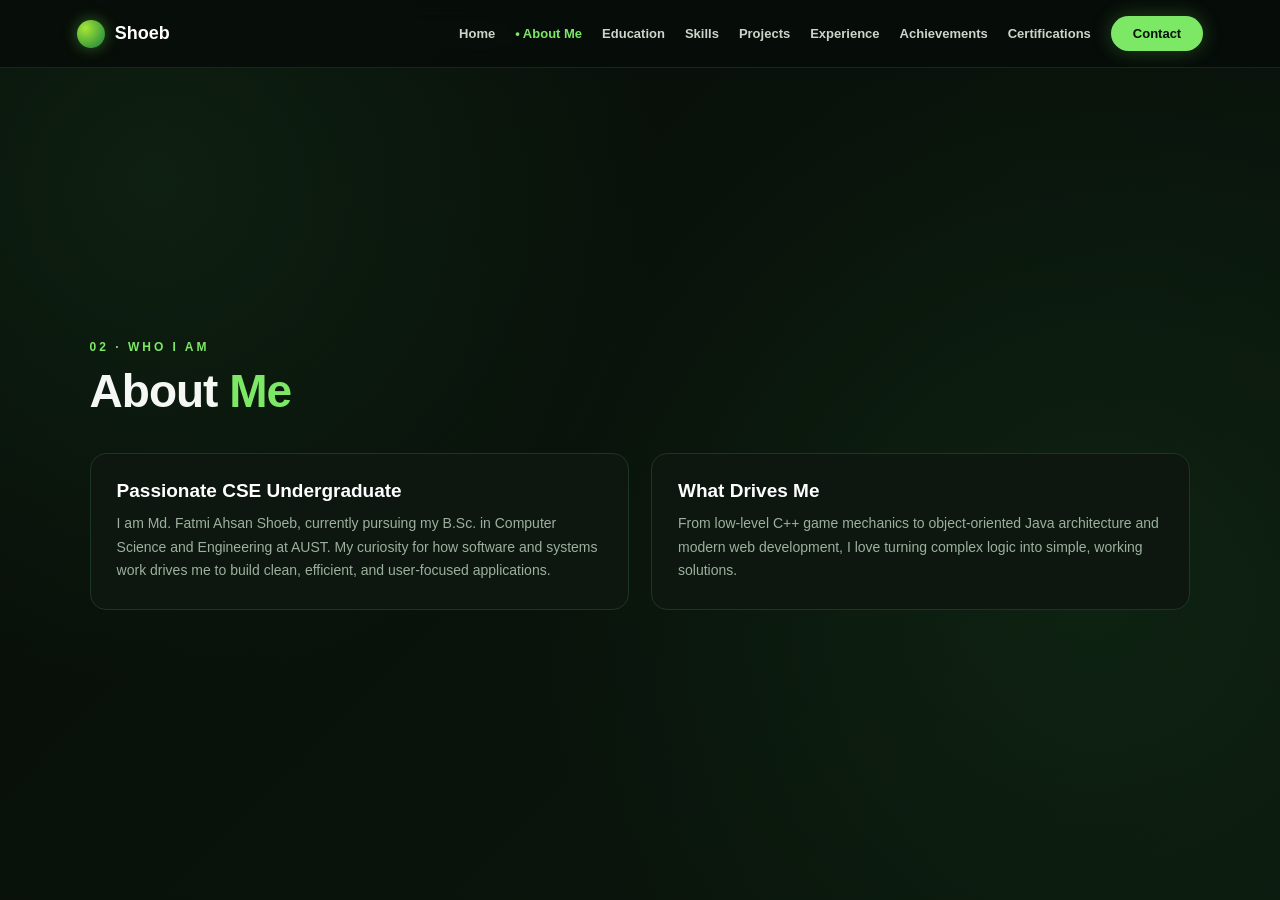
==== about.html @ 2ab81117 "Add files via upload" ====
<!DOCTYPE html>
<html lang="en">
<head>
<meta charset="UTF-8">
<meta name="viewport" content="width=device-width, initial-scale=1.0">
<title>About Me | Shoeb</title>
<link rel="stylesheet" href="style.css">
</head>
<body>
<nav>
 <a href="index.html" class="logo"><span class="logo-dot"></span> Shoeb</a>
 <div class="nav-links">
  <a href="index.html">Home</a>
  <a href="about.html" class="active">About Me</a>
  <a href="education.html">Education</a>
  <a href="skills.html">Skills</a>
  <a href="projects.html">Projects</a>
  <a href="experience.html">Experience</a>
  <a href="achievements.html">Achievements</a>
  <a href="certifications.html">Certifications</a>
  <a href="contact.html" class="nav-contact">Contact</a>
 </div>
</nav>

<section class="page-section">
 <div class="sec-tag">02 · WHO I AM</div>
 <h2 class="sec-title">About <span>Me</span></h2>
 <div class="grid">
  <div class="box">
   <h3>Passionate CSE Undergraduate</h3>
   <p>I am Md. Fatmi Ahsan Shoeb, currently pursuing my B.Sc. in Computer Science and Engineering at AUST. My curiosity for how software and systems work drives me to build clean, efficient, and user-focused applications.</p>
  </div>
  <div class="box">
   <h3>What Drives Me</h3>
   <p>From low-level C++ game mechanics to object-oriented Java architecture and modern web development, I love turning complex logic into simple, working solutions.</p>
  </div>
 </div>
</section>
</body>
</html>
---- style.css ----
*{box-sizing:border-box}
body{
 margin:0;
 background:#070d08;
 color:#f4f7f4;
 font-family:Arial,sans-serif;
 overflow-x:hidden;
}

/* Navbar */
nav{
 position:fixed;
 top:0;
 left:0;
 width:100%;
 z-index:1000;
 padding:16px 6%;
 display:flex;
 align-items:center;
 justify-content:space-between;
 background:rgba(7,13,8,0.9);
 backdrop-filter:blur(12px);
 border-bottom:1px solid #162919;
}
.logo{
 display:flex;
 align-items:center;
 gap:10px;
 font-weight:bold;
 font-size:18px;
 color:#fff;
 text-decoration:none;
}
.logo-dot{
 width:28px;
 height:28px;
 border-radius:50%;
 background:radial-gradient(circle at 30% 30%,#a3e635,#15803d);
 box-shadow:0 0 15px #6ee75566;
}
.nav-links{
 display:flex;
 align-items:center;
 gap:20px;
 flex-wrap:wrap;
}
.nav-links a{
 color:#cbd5cb;
 text-decoration:none;
 font-size:13px;
 font-weight:bold;
 transition:.3s;
}
.nav-links a:hover, .nav-links a.active{
 color:#7ce865;
}
.nav-links a.active::before{
 content:"• ";
 color:#7ce865;
}
.nav-contact{
 background:#7ce865 !important;
 color:#061208 !important;
 padding:10px 22px;
 border-radius:30px;
 font-weight:bold;
 box-shadow:0 0 20px #7ce86544;
}
.nav-contact:hover{
 background:#95f580 !important;
 transform:translateY(-2px);
}

/* Common Page Layout */
.page-section{
 min-height:100vh;
 padding:120px 7% 70px;
 display:flex;
 flex-direction:column;
 justify-content:center;
 background:
 radial-gradient(circle at 12% 20%,#1b432255 0%,transparent 38%),
 radial-gradient(circle at 85% 65%,#14381b66 0%,transparent 45%),
 linear-gradient(135deg,#070d08,#0b170d);
}
.sec-tag{
 color:#7ce865;
 letter-spacing:3px;
 font-size:12px;
 font-weight:bold;
 text-transform:uppercase;
 margin-bottom:10px;
}
.sec-title{
 font-size:clamp(32px,4vw,46px);
 margin:0 0 35px;
 letter-spacing:-1px;
}
.sec-title span{color:#7ce865}

/* Home Hero Layout */
.hero-layout{
 flex-direction:row !important;
 align-items:center;
 justify-content:space-between;
 gap:35px;
}
.left{max-width:600px}
.tag{
 color:#7ce865;
 letter-spacing:3px;
 font-size:12px;
 font-weight:bold;
 margin-bottom:25px;
}
h1{
 font-size:clamp(48px,7vw,82px);
 line-height:1;
 letter-spacing:-4px;
 margin:0 0 22px;
}
.name{
 background:linear-gradient(90deg,#ffffff,#a3e635,#65a30d);
 -webkit-background-clip:text;
 color:transparent;
}
.role{font-size:24px;color:#d4e2d5}
.role span{color:#7ce865;font-weight:bold}
.desc{color:#9cb09e;font-size:16px;line-height:1.9;max-width:530px}
.buttons{display:flex;gap:14px;flex-wrap:wrap;margin-top:30px}
.btn{
 padding:15px 25px;
 border-radius:30px;
 text-decoration:none;
 font-weight:bold;
 font-size:14px;
 transition:.3s;
 display:inline-block;
}
.primary{color:#061208;background:#7ce865;box-shadow:0 0 25px #7ce86544}
.secondary{color:#f4f7f4;border:1px solid #2f5e36;background:rgba(124,232,101,0.06)}
.btn:hover{transform:translateY(-4px);box-shadow:0 0 25px #7ce86566}
.details{margin-top:38px;color:#7c917e;font-size:13px}

/* Right Orbit Card */
.right{
 width:340px;
 height:340px;
 flex-shrink:0;
 display:flex;
 align-items:center;
 justify-content:center;
 position:relative;
}
.orbit{
 position:absolute;
 width:320px;
 height:320px;
 border:1px solid #7ce86544;
 border-radius:50%;
 animation:spin 15s linear infinite;
}
.orbit:before{content:"";position:absolute;inset:35px;border:1px solid #a3e63533;border-radius:50%}
.orbit:after{
 content:"";
 position:absolute;
 width:12px;
 height:12px;
 background:#7ce865;
 border-radius:50%;
 top:30px;
 left:60px;
 box-shadow:0 0 20px #7ce865;
}
.card{
 z-index:2;
 width:270px;
 padding:35px 20px;
 text-align:center;
 border:1px solid #234228;
 border-radius:20px;
 background:linear-gradient(145deg,#101f13,#09120b);
 box-shadow:0 20px 60px #000a;
 animation:float 4s ease-in-out infinite;
}
.avatar{
 width:100px;
 height:100px;
 margin:auto auto 20px;
 border-radius:50%;
 display:grid;
 place-items:center;
 font-size:35px;
 font-weight:bold;
 color:#061208;
 background:linear-gradient(135deg,#bef264,#4ade80);
 box-shadow:0 0 30px #7ce86555;
}
.card small{color:#7ce865;letter-spacing:2px;font-size:10px}
.card h2{font-size:20px;margin:12px 0 7px}
.card p{color:#9cb09e;font-size:13px}
.status{
 display:inline-block;
 margin-top:13px;
 padding:9px 13px;
 border:1px solid #264a2c;
 border-radius:30px;
 color:#bef264;
 background:#0c1a0f;
 font-size:11px;
}

/* Grids & Boxes */
.grid{display:grid;grid-template-columns:repeat(auto-fit,minmax(270px,1fr));gap:22px}
.box{
 background:#0d170f;
 border:1px solid #1d3621;
 padding:26px;
 border-radius:16px;
 transition:.3s;
}
.box:hover{border-color:#7ce865;transform:translateY(-5px);box-shadow:0 10px 30px #7ce86515}
.box h3{margin:0 0 10px;color:#fff;font-size:19px}
.box p{margin:0;color:#9cb09e;font-size:14px;line-height:1.7}
.badge{
 display:inline-block;
 padding:5px 12px;
 border-radius:20px;
 background:#152b19;
 color:#7ce865;
 font-size:12px;
 font-weight:bold;
 margin:6px 6px 0 0;
}
.contact-box{max-width:550px;display:flex;flex-direction:column;gap:14px}
input, textarea{
 width:100%;
 padding:14px;
 border-radius:10px;
 border:1px solid #234228;
 background:#0d170f;
 color:#fff;
 font-family:inherit;
}
input:focus, textarea:focus{outline:none;border-color:#7ce865}

@keyframes spin{to{transform:rotate(360deg)}}
@keyframes float{50%{transform:translateY(-12px)}}

@media(max-width:950px){
 nav{padding:12px 4%}
 .nav-links{gap:10px}
 .nav-links a{font-size:11px}
 .hero-layout{flex-direction:column !important;text-align:center;padding-top:140px}
 .desc{margin:auto}
 .buttons{justify-content:center}
 .right{width:100%;height:350px}
 h1{letter-spacing:-2px}
}
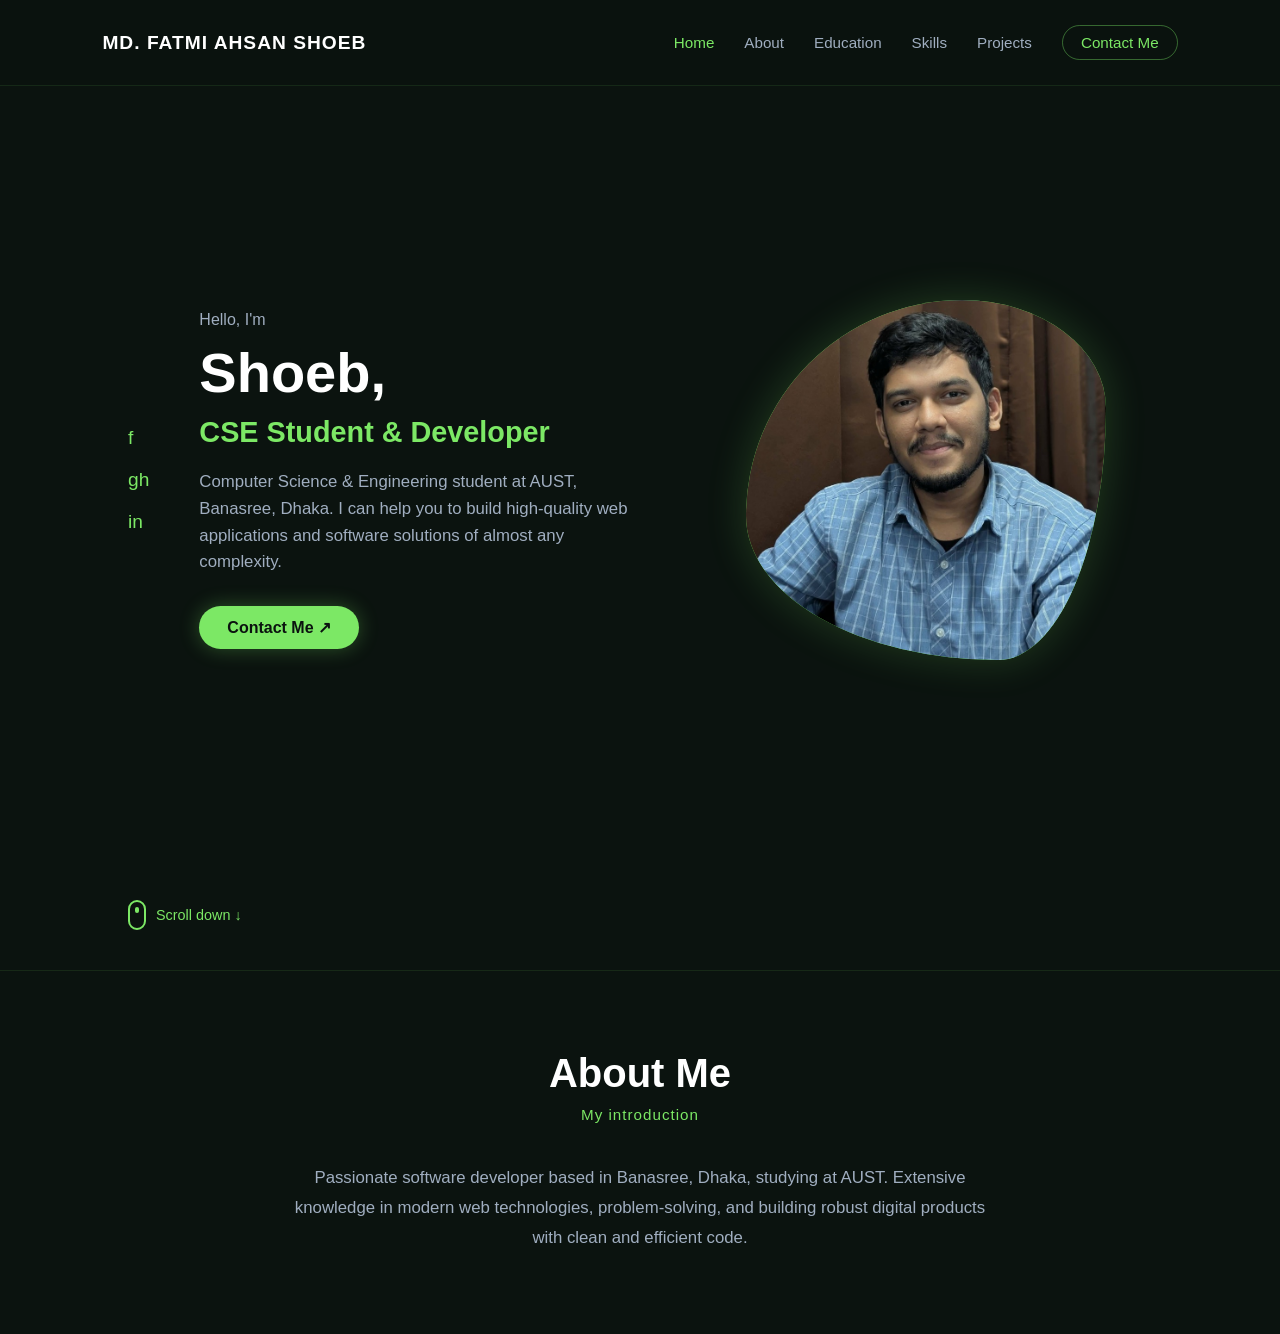
==== commit 5e9b462f: "Add files via upload" ====
--- a/about.html
+++ b/about.html
@@ -1,40 +1,300 @@
 <!DOCTYPE html>
 <html lang="en">
 <head>
-<meta charset="UTF-8">
-<meta name="viewport" content="width=device-width, initial-scale=1.0">
-<title>About Me | Shoeb</title>
-<link rel="stylesheet" href="style.css">
+    <meta charset="UTF-8">
+    <meta name="viewport" content="width=device-width, initial-scale=1.0">
+    <title>MD. FATMI AHSAN SHOEB - Portfolio</title>
+    <style>
+        * {
+            margin: 0;
+            padding: 0;
+            box-sizing: border-box;
+            font-family: 'Segoe UI', Tahoma, Geneva, Verdana, sans-serif;
+        }
+        body {
+            background-color: #0b130f;
+            color: #ffffff;
+            overflow-x: hidden;
+        }
+        /* Navbar */
+        nav {
+            display: flex;
+            justify-content: space-between;
+            align-items: center;
+            padding: 25px 8%;
+            position: fixed;
+            top: 0;
+            left: 0;
+            width: 100%;
+            background: rgba(11, 19, 15, 0.9);
+            backdrop-filter: blur(10px);
+            z-index: 1000;
+            border-bottom: 1px solid rgba(124, 232, 101, 0.1);
+        }
+        .logo {
+            font-size: 1.2rem;
+            font-weight: bold;
+            color: #fff;
+            letter-spacing: 1px;
+            text-decoration: none;
+        }
+        .nav-links {
+            display: flex;
+            gap: 30px;
+            align-items: center;
+        }
+        .nav-links a {
+            color: #a0aec0;
+            text-decoration: none;
+            font-size: 0.95rem;
+            transition: 0.3s;
+        }
+        .nav-links a:hover, .nav-links a.active {
+            color: #7ce865;
+        }
+        .contact-btn-nav {
+            border: 1px solid rgba(124, 232, 101, 0.4);
+            padding: 8px 18px;
+            border-radius: 20px;
+            color: #7ce865 !important;
+        }
+
+        /* Hero Section */
+        .hero-section {
+            min-height: 100vh;
+            display: flex;
+            align-items: center;
+            justify-content: space-between;
+            padding: 120px 10% 60px 10%;
+            gap: 50px;
+        }
+        .social-sidebar {
+            display: flex;
+            flex-direction: column;
+            gap: 20px;
+        }
+        .social-sidebar a {
+            color: #7ce865;
+            font-size: 1.2rem;
+            transition: 0.3s;
+            text-decoration: none;
+        }
+        .social-sidebar a:hover {
+            transform: scale(1.2);
+        }
+        .hero-content {
+            flex: 1;
+        }
+        .hero-content h3 {
+            font-size: 1rem;
+            color: #a0aec0;
+            margin-bottom: 10px;
+            font-weight: 400;
+        }
+        .hero-content h1 {
+            font-size: 3.5rem;
+            font-weight: 700;
+            color: #fff;
+            margin-bottom: 10px;
+            line-height: 1.2;
+        }
+        .hero-content h2 {
+            font-size: 1.8rem;
+            color: #7ce865;
+            margin-bottom: 20px;
+            font-weight: 600;
+        }
+        .hero-content p {
+            color: #a0aec0;
+            font-size: 1.05rem;
+            line-height: 1.6;
+            margin-bottom: 30px;
+            max-width: 500px;
+        }
+        .cta-btn {
+            display: inline-block;
+            background: #7ce865;
+            color: #0b130f;
+            padding: 12px 28px;
+            border-radius: 25px;
+            font-weight: bold;
+            text-decoration: none;
+            box-shadow: 0 0 20px rgba(124, 232, 101, 0.3);
+            transition: 0.3s;
+        }
+        .cta-btn:hover {
+            background: #6ad453;
+            box-shadow: 0 0 30px rgba(124, 232, 101, 0.6);
+        }
+
+        /* Profile Shape Image Container */
+        .hero-image-container {
+            flex: 1;
+            display: flex;
+            justify-content: center;
+            align-items: center;
+        }
+        .blob-shape {
+            width: 360px;
+            height: 360px;
+            background: #7ce865;
+            border-radius: 60% 40% 30% 70% / 60% 30% 70% 40%;
+            overflow: hidden;
+            box-shadow: 0 0 40px rgba(124, 232, 101, 0.2);
+            display: flex;
+            justify-content: center;
+            align-items: center;
+            animation: morph 8s ease-in-out infinite alternate;
+        }
+        .blob-shape img {
+            width: 100%;
+            height: 100%;
+            object-fit: cover;
+        }
+        @keyframes morph {
+            0% { border-radius: 60% 40% 30% 70% / 60% 30% 70% 40%; }
+            100% { border-radius: 30% 60% 70% 40% / 50% 60% 30% 60%; }
+        }
+
+        /* Scroll Down */
+        .scroll-down {
+            display: flex;
+            align-items: center;
+            gap: 10px;
+            padding: 0 10% 40px 10%;
+            color: #7ce865;
+            font-size: 0.9rem;
+            font-family: monospace;
+        }
+        .scroll-icon {
+            width: 18px;
+            height: 30px;
+            border: 2px solid #7ce865;
+            border-radius: 10px;
+            display: flex;
+            justify-content: center;
+            position: relative;
+        }
+        .scroll-icon::after {
+            content: '';
+            width: 4px;
+            height: 6px;
+            background: #7ce865;
+            border-radius: 2px;
+            position: absolute;
+            top: 5px;
+            animation: scrollMove 1.5s infinite;
+        }
+        @keyframes scrollMove {
+            0% { top: 5px; opacity: 1; }
+            100% { top: 15px; opacity: 0; }
+        }
+
+        /* About Section Preview */
+        .about-preview {
+            padding: 80px 10%;
+            border-top: 1px solid rgba(124, 232, 101, 0.1);
+            text-align: center;
+        }
+        .about-preview h2 {
+            font-size: 2.5rem;
+            color: #fff;
+            margin-bottom: 10px;
+        }
+        .about-preview p.sub {
+            color: #7ce865;
+            font-size: 0.95rem;
+            margin-bottom: 40px;
+            letter-spacing: 1px;
+        }
+        .about-preview p.desc {
+            color: #a0aec0;
+            max-width: 700px;
+            margin: 0 auto;
+            line-height: 1.8;
+            font-size: 1.05rem;
+        }
+
+        @media (max-width: 900px) {
+            .hero-section {
+                flex-direction: column-reverse;
+                text-align: center;
+                padding-top: 140px;
+            }
+            .hero-content p {
+                margin: 0 auto 30px auto;
+            }
+            .social-sidebar {
+                flex-direction: row;
+                justify-content: center;
+            }
+            .nav-links {
+                display: none;
+            }
+        }
+    </style>
 </head>
 <body>
-<nav>
- <a href="index.html" class="logo"><span class="logo-dot"></span> Shoeb</a>
- <div class="nav-links">
-  <a href="index.html">Home</a>
-  <a href="about.html" class="active">About Me</a>
-  <a href="education.html">Education</a>
-  <a href="skills.html">Skills</a>
-  <a href="projects.html">Projects</a>
-  <a href="experience.html">Experience</a>
-  <a href="achievements.html">Achievements</a>
-  <a href="certifications.html">Certifications</a>
-  <a href="contact.html" class="nav-contact">Contact</a>
- </div>
-</nav>
-
-<section class="page-section">
- <div class="sec-tag">02 · WHO I AM</div>
- <h2 class="sec-title">About <span>Me</span></h2>
- <div class="grid">
-  <div class="box">
-   <h3>Passionate CSE Undergraduate</h3>
-   <p>I am Md. Fatmi Ahsan Shoeb, currently pursuing my B.Sc. in Computer Science and Engineering at AUST. My curiosity for how software and systems work drives me to build clean, efficient, and user-focused applications.</p>
-  </div>
-  <div class="box">
-   <h3>What Drives Me</h3>
-   <p>From low-level C++ game mechanics to object-oriented Java architecture and modern web development, I love turning complex logic into simple, working solutions.</p>
-  </div>
- </div>
-</section>
+
+    <!-- Navbar -->
+    <nav>
+        <a href="index.html" class="logo">MD. FATMI AHSAN SHOEB</a>
+        <div class="nav-links">
+            <a href="index.html" class="active">Home</a>
+            <a href="about.html">About</a>
+            <a href="education.html">Education</a>
+            <a href="skills.html">Skills</a>
+            <a href="projects.html">Projects</a>
+            <a href="contact.html" class="contact-btn-nav">Contact Me</a>
+        </div>
+    </nav>
+
+    <!-- Hero Section -->
+    <section class="hero-section">
+        <div class="social-sidebar">
+            <a href="https://www.facebook.com/mdshoeb.hasan.35" target="_blank" title="Facebook">f</a>
+            <a href="https://github.com/Ahsanshoeb009" target="_blank" title="GitHub">gh</a>
+            <a href="https://www.linkedin.com/in/ahsan-shoeb-a14353396/" target="_blank" title="LinkedIn">in</a>
+        </div>
+        <div class="hero-content">
+            <h3>Hello, I'm</h3>
+            <h1>Shoeb,</h1>
+            <h2 id="typing">CSE Student & Developer</h2>
+            <p>
+                Computer Science & Engineering student at AUST, Banasree, Dhaka. I can help you to build high-quality web applications and software solutions of almost any complexity.
+            </p>
+            <a href="contact.html" class="cta-btn">Contact Me ↗</a>
+        </div>
+        <div class="hero-image-container">
+            <div class="blob-shape">
+                <img src="profile.jpg" alt="MD. FATMI AHSAN SHOEB">
+            </div>
+        </div>
+    </section>
+
+    <!-- Scroll Indicator -->
+    <div class="scroll-down">
+        <div class="scroll-icon"></div>
+        <span>Scroll down ↓</span>
+    </div>
+
+    <!-- About Me Section Preview -->
+    <section class="about-preview">
+        <h2>About Me</h2>
+        <p class="sub">My introduction</p>
+        <p class="desc">
+            Passionate software developer based in Banasree, Dhaka, studying at AUST. Extensive knowledge in modern web technologies, problem-solving, and building robust digital products with clean and efficient code.
+        </p>
+    </section>
+
+    <!-- Typing Effect Script -->
+    <script>
+        const words = ["CSE Student & Developer", "Software Engineer", "Problem Solver"];
+        let i = 0;
+        setInterval(() => {
+            i = (i + 1) % words.length;
+            document.getElementById("typing").textContent = words[i];
+        }, 2500);
+    </script>
 </body>
 </html>
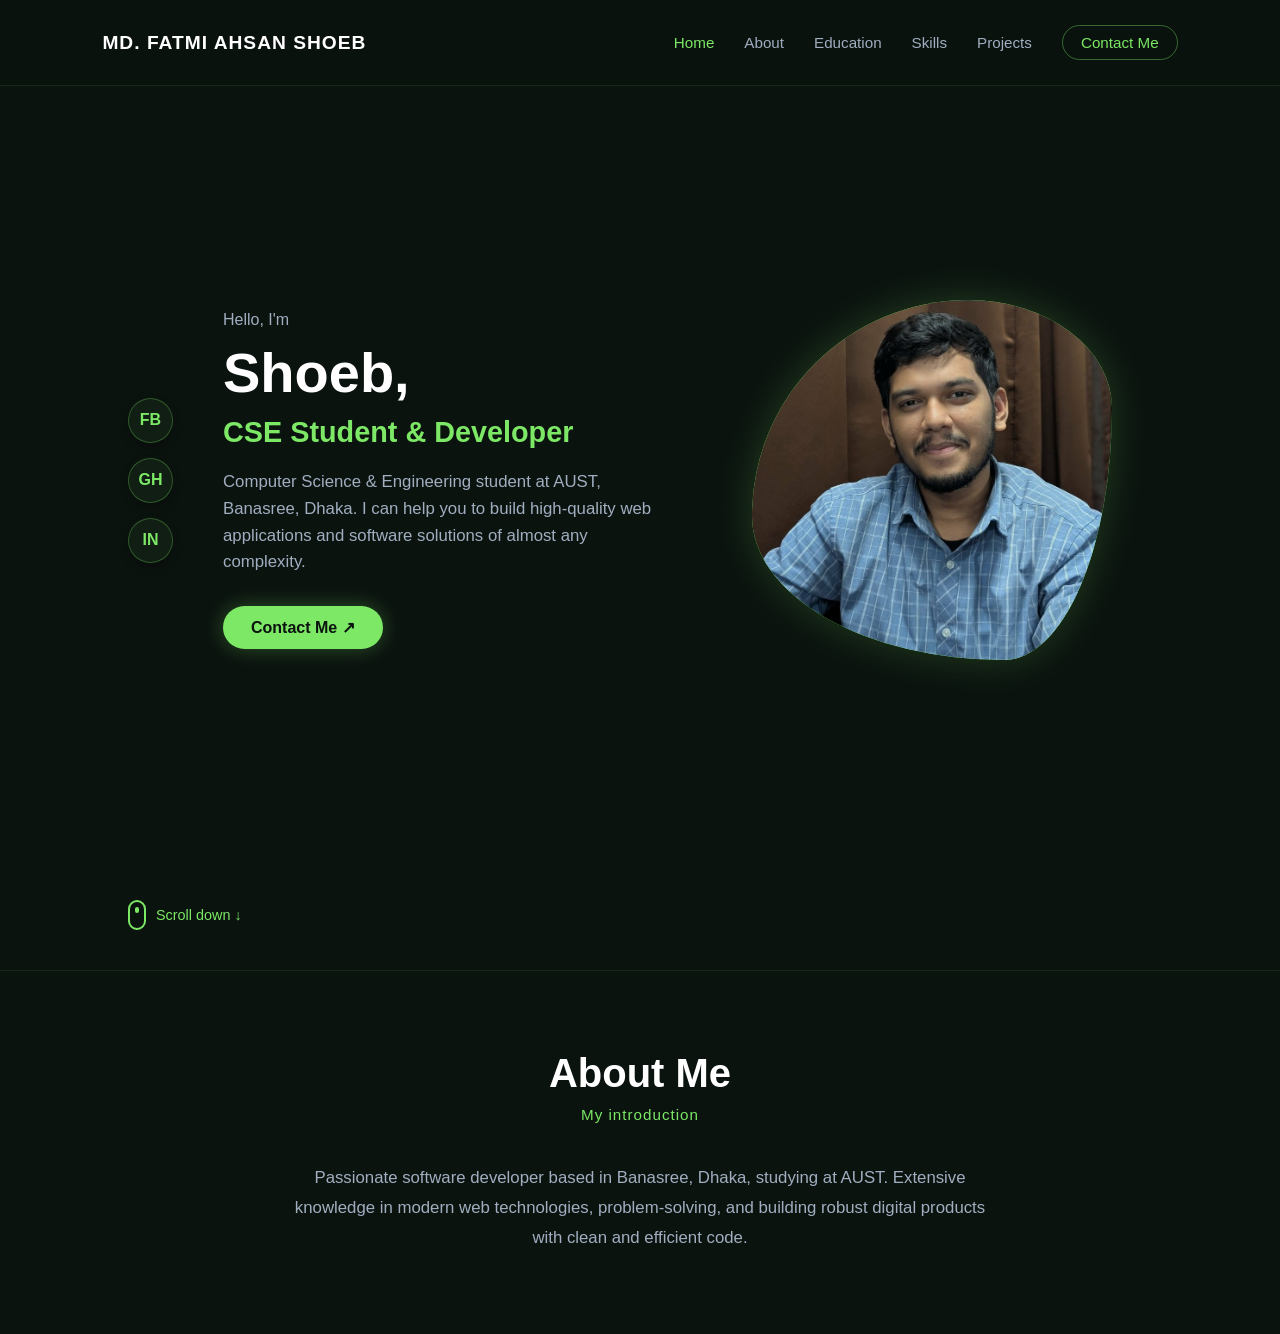
==== commit 2e615444: "Add files via upload" ====
--- a/about.html
+++ b/about.html
@@ -68,20 +68,36 @@
             padding: 120px 10% 60px 10%;
             gap: 50px;
         }
+
+        /* Professional Hover Social Buttons */
         .social-sidebar {
             display: flex;
             flex-direction: column;
-            gap: 20px;
+            gap: 15px;
         }
         .social-sidebar a {
-            color: #7ce865;
-            font-size: 1.2rem;
-            transition: 0.3s;
+            width: 45px;
+            height: 45px;
+            background: rgba(124, 232, 101, 0.05);
+            border: 1px solid rgba(124, 232, 101, 0.3);
+            border-radius: 50%;
+            display: flex;
+            align-items: center;
+            justify-content: center;
+            color: #7ce865;
+            font-size: 1rem;
+            font-weight: bold;
             text-decoration: none;
+            transition: all 0.3s ease;
+            box-shadow: 0 4px 10px rgba(0,0,0,0.3);
         }
         .social-sidebar a:hover {
-            transform: scale(1.2);
-        }
+            background: #7ce865;
+            color: #0b130f;
+            transform: translateY(-6px);
+            box-shadow: 0 6px 20px rgba(124, 232, 101, 0.5);
+        }
+
         .hero-content {
             flex: 1;
         }
@@ -125,6 +141,7 @@
         .cta-btn:hover {
             background: #6ad453;
             box-shadow: 0 0 30px rgba(124, 232, 101, 0.6);
+            transform: translateY(-2px);
         }
 
         /* Profile Shape Image Container */
@@ -251,10 +268,11 @@
 
     <!-- Hero Section -->
     <section class="hero-section">
+        <!-- Professional Rounded Social Buttons with Hover Effect -->
         <div class="social-sidebar">
-            <a href="https://www.facebook.com/mdshoeb.hasan.35" target="_blank" title="Facebook">f</a>
-            <a href="https://github.com/Ahsanshoeb009" target="_blank" title="GitHub">gh</a>
-            <a href="https://www.linkedin.com/in/ahsan-shoeb-a14353396/" target="_blank" title="LinkedIn">in</a>
+            <a href="https://www.facebook.com/mdshoeb.hasan.35" target="_blank" title="Facebook">FB</a>
+            <a href="https://github.com/Ahsanshoeb009" target="_blank" title="GitHub">GH</a>
+            <a href="https://www.linkedin.com/in/ahsan-shoeb-a14353396/" target="_blank" title="LinkedIn">IN</a>
         </div>
         <div class="hero-content">
             <h3>Hello, I'm</h3>
